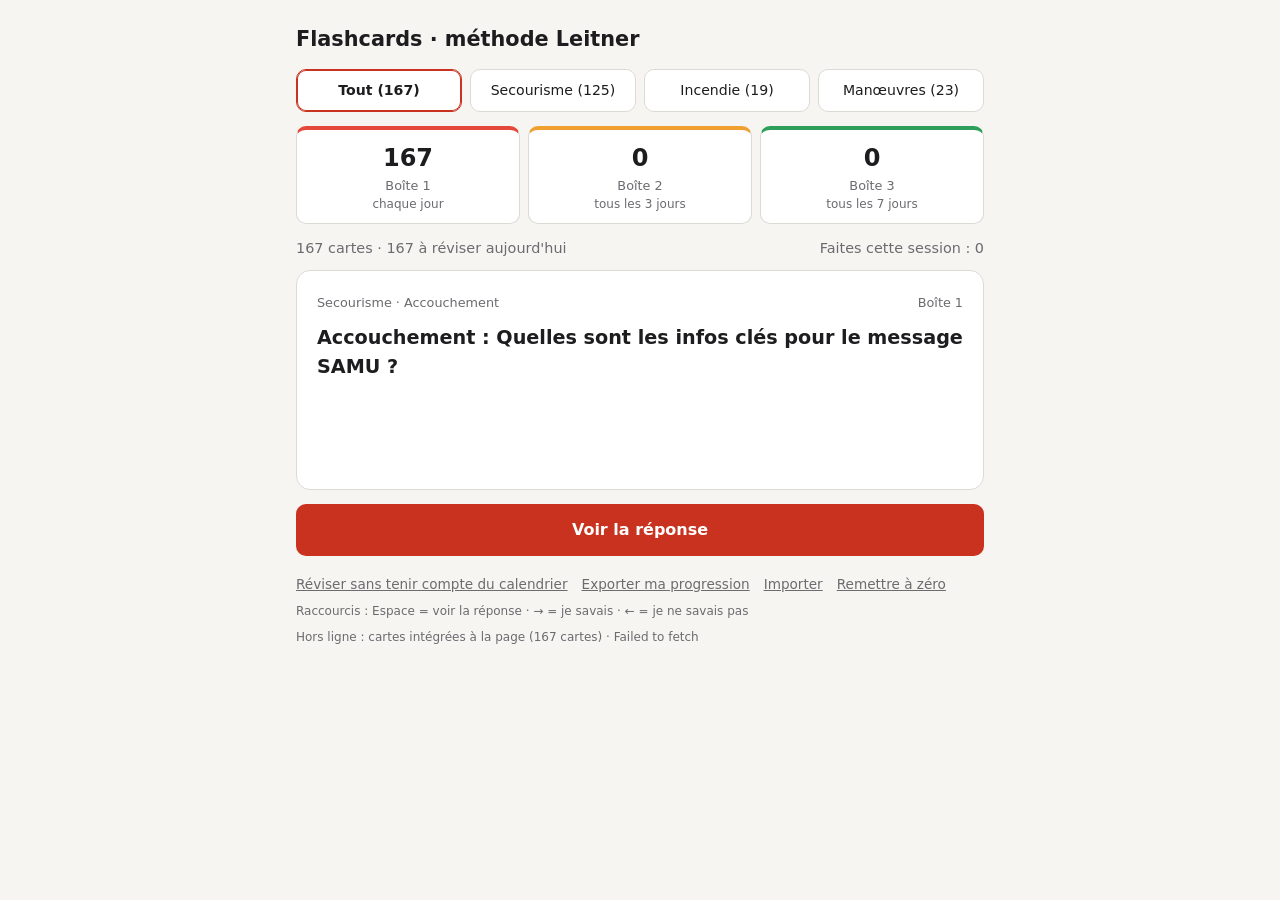
==== index.html @ 500b7e92 "Add files via upload" ====
<!doctype html>
<html lang="fr">
<head>
<meta charset="utf-8">
<meta name="viewport" content="width=device-width, initial-scale=1">
<title>Flashcards Leitner</title>
<style>
  :root {
    --bg: #f6f5f2; --card: #ffffff; --text: #1d1d1f; --muted: #6b6b70;
    --line: #dcdad4; --accent: #c8321e; --ok: #1f8a4c; --ko: #c8321e;
    --b1: #e5483a; --b2: #f0a030; --b3: #2f9e5a;
  }
  @media (prefers-color-scheme: dark) {
    :root { --bg: #151516; --card: #202022; --text: #f2f2f2; --muted: #9a9aa0; --line: #38383c; --accent: #ef5a47; --ok: #3cc277; --ko: #ef5a47; }
  }
  * { box-sizing: border-box; }
  body { margin: 0; background: var(--bg); color: var(--text); font: 16px/1.5 system-ui, -apple-system, "Segoe UI", Roboto, sans-serif; }
  .wrap { max-width: 720px; margin: 0 auto; padding: 16px; }
  h1 { font-size: 1.3rem; margin: 8px 0 14px; }
  .tabs { display: flex; gap: 8px; margin-bottom: 14px; }
  .tab { flex: 1; padding: 10px; border: 1px solid var(--line); background: var(--card); color: var(--text); border-radius: 10px; font: inherit; cursor: pointer; }
  .tab[aria-pressed="true"] { border-color: var(--accent); box-shadow: inset 0 0 0 1px var(--accent); font-weight: 600; }
  .boxes { display: grid; grid-template-columns: repeat(3, 1fr); gap: 8px; margin-bottom: 14px; }
  .box { background: var(--card); border: 1px solid var(--line); border-radius: 10px; padding: 10px; text-align: center; border-top: 4px solid var(--c); }
  .box .n { font-size: 1.5rem; font-weight: 700; }
  .box .l { font-size: .8rem; color: var(--muted); }
  .box .d { font-size: .75rem; color: var(--muted); }
  .status { color: var(--muted); font-size: .9rem; margin-bottom: 10px; display: flex; justify-content: space-between; gap: 8px; flex-wrap: wrap; }
  .card { background: var(--card); border: 1px solid var(--line); border-radius: 14px; padding: 22px 20px; min-height: 220px; display: flex; flex-direction: column; justify-content: space-between; }
  .meta { font-size: .8rem; color: var(--muted); display: flex; justify-content: space-between; margin-bottom: 12px; }
  .q { font-size: 1.2rem; font-weight: 600; }
  .a { margin-top: 16px; padding-top: 14px; border-top: 1px dashed var(--line); font-size: 1.1rem; white-space: pre-wrap; }
  .actions { display: flex; gap: 10px; margin-top: 14px; }
  button.act { flex: 1; padding: 14px; border: 0; border-radius: 10px; font: inherit; font-weight: 600; color: #fff; cursor: pointer; }
  .reveal { background: var(--accent); }
  .ok { background: var(--ok); }
  .ko { background: var(--ko); }
  .stepimg { display: block; max-width: 100%; max-height: 260px; margin: 14px auto 0; border-radius: 8px; border: 1px solid var(--line); background: #fff; }
  .tabs { flex-wrap: wrap; }
  .tab { min-width: 22%; padding: 10px 4px; font-size: .88rem; }
  .empty { text-align: center; color: var(--muted); padding: 30px 10px; }
  .links { margin-top: 18px; display: flex; gap: 14px; flex-wrap: wrap; font-size: .85rem; }
  .links button, .links label { background: none; border: 0; color: var(--muted); text-decoration: underline; cursor: pointer; font: inherit; padding: 0; }
  .hint { font-size: .75rem; color: var(--muted); margin-top: 8px; }
  .hidden { display: none; }
</style>
</head>
<body>
<div class="wrap">
  <h1>Flashcards · méthode Leitner</h1>

  <div class="tabs" id="tabs"></div>
  <div class="boxes" id="boxes"></div>
  <div class="status" id="status"></div>

  <div id="stage"></div>

  <div class="links">
    <button id="allBtn">Réviser sans tenir compte du calendrier</button>
    <button id="exportBtn">Exporter ma progression</button>
    <label>Importer<input type="file" id="importFile" accept="application/json" class="hidden"></label>
    <button id="resetBtn">Remettre à zéro</button>
  </div>
  <div class="hint">Raccourcis : Espace = voir la réponse · → = je savais · ← = je ne savais pas</div>
  <div class="hint" id="syncInfo"></div>
</div>

<script src="cards.js"></script>
<script src="sequences.js"></script>
<script>
(function () {
  // --- Paramètres Leitner : 3 boîtes ---------------------------------------
  // Boîte 1 : chaque jour, boîte 2 : tous les 3 jours, boîte 3 : tous les 7 jours.
  var INTERVALS = { 1: 1, 2: 3, 3: 7 };
  var STORAGE_KEY = "leitner-flashcards-v1";
  var CAT_LABELS = { secourisme: "Secourisme", incendie: "Incendie", manoeuvre: "Manœuvres" };

  // --- Utilitaires ---------------------------------------------------------
  function hash(s) {
    var h = 5381;
    for (var i = 0; i < s.length; i++) h = ((h << 5) + h + s.charCodeAt(i)) | 0;
    return (h >>> 0).toString(36);
  }
  function todayStr(offset) {
    var d = new Date();
    d.setDate(d.getDate() + (offset || 0));
    var m = String(d.getMonth() + 1).padStart(2, "0");
    var day = String(d.getDate()).padStart(2, "0");
    return d.getFullYear() + "-" + m + "-" + day;
  }
  function shuffle(a) {
    for (var i = a.length - 1; i > 0; i--) {
      var j = Math.floor(Math.random() * (i + 1));
      var t = a[i]; a[i] = a[j]; a[j] = t;
    }
    return a;
  }
  function esc(s) {
    return String(s).replace(/[&<>"]/g, function (c) {
      return { "&": "&amp;", "<": "&lt;", ">": "&gt;", '"': "&quot;" }[c];
    });
  }

  // --- Données -------------------------------------------------------------
  // Source principale : le Google Sheet (partagé par lien). Secours : les cartes de cards.js.
  var SHEET_ID = "1uIidWuLd-5Tafe89uFVB_CTGlJ5hNnHxISZzZCtKZ9I";
  var SHEET_URL = "https://docs.google.com/spreadsheets/d/" + SHEET_ID + "/gviz/tq?tqx=out:csv";
  var CACHE_KEY = "leitner-sheet-cache-v1";

  // Cartes « enchaînement » : photo de la position N -> que fait-on ensuite ? -> étape N+1 (avec sa photo).
  function seqCards() {
    var out = [];
    if (typeof SEQUENCES === "undefined") return out;
    SEQUENCES.forEach(function (seq) {
      var st = seq.steps;
      out.push({
        id: hash("seq|" + seq.id + "|0"), cat: "manoeuvre", theme: seq.title,
        q: seq.title + " : par quoi commence-t-on ?",
        a: st[0].do, imgA: st[0].img
      });
      for (var i = 0; i < st.length - 1; i++) {
        out.push({
          id: hash("seq|" + seq.id + "|" + (i + 1)), cat: "manoeuvre", theme: seq.title,
          q: "Position actuelle : " + st[i].pos + ". Que fait-on ensuite ?",
          img: st[i].img, a: st[i + 1].do, imgA: st[i + 1].img
        });
      }
    });
    return out;
  }
  function buildCards(list) {
    return list.map(function (c) {
      return { id: hash(c.cat + "|" + c.q), cat: c.cat, theme: c.theme, q: c.q, a: c.a };
    }).concat(seqCards());
  }
  function loadCache() {
    try {
      var raw = localStorage.getItem(CACHE_KEY);
      if (raw) {
        var list = JSON.parse(raw);
        if (Array.isArray(list) && list.length) return list;
      }
    } catch (e) {}
    return null;
  }
  // Au démarrage : dernière synchro réussie si elle existe, sinon cartes intégrées.
  var cards = buildCards(loadCache() || CARDS);
  var syncMessage = "Cartes intégrées à la page (synchronisation avec le Sheet en cours…)";

  // Lecture d'un CSV (gère les guillemets et les retours à la ligne dans les cellules).
  function parseCSV(text) {
    var rows = [], row = [], cell = "", inQ = false;
    for (var i = 0; i < text.length; i++) {
      var ch = text[i];
      if (inQ) {
        if (ch === '"') {
          if (text[i + 1] === '"') { cell += '"'; i++; } else { inQ = false; }
        } else { cell += ch; }
      } else if (ch === '"') { inQ = true; }
      else if (ch === ",") { row.push(cell); cell = ""; }
      else if (ch === "\n" || ch === "\r") {
        if (ch === "\r" && text[i + 1] === "\n") i++;
        row.push(cell); cell = ""; rows.push(row); row = [];
      } else { cell += ch; }
    }
    if (cell !== "" || row.length) { row.push(cell); rows.push(row); }
    return rows;
  }
  function titleCase(s) {
    s = s.trim().toLowerCase();
    return s ? s.charAt(0).toUpperCase() + s.slice(1) : "";
  }
  // Transforme les lignes du Sheet en cartes. Colonne 3 = INCENDIE -> incendie, sinon secourisme.
  function sheetToCards(rows) {
    var known = {};
    CARDS.forEach(function (c) { known[c.q.trim()] = c.theme; });
    var out = [], seen = {};
    for (var i = 1; i < rows.length; i++) {
      var q = (rows[i][0] || "").replace(/\s*\n\s*/g, " ").trim();
      var a = (rows[i][1] || "").replace(/\s*\n\s*/g, " ").trim();
      var raw = (rows[i][2] || "").trim();
      if (!q || !a) continue; // lignes vides ou titres de section sans réponse
      var cat = raw.toUpperCase() === "INCENDIE" ? "incendie" : "secourisme";
      var key = cat + "|" + q;
      if (seen[key]) continue;
      seen[key] = true;
      var theme = known[q] || (cat === "incendie" ? "Incendie" : (titleCase(raw) || "Divers"));
      out.push({ cat: cat, theme: theme, q: q, a: a });
    }
    return out;
  }
  function syncSheet() {
    return fetch(SHEET_URL, { cache: "no-store" })
      .then(function (r) {
        if (!r.ok) throw new Error("HTTP " + r.status);
        return r.text();
      })
      .then(function (text) {
        var rows = parseCSV(text);
        if (!rows.length || (rows[0][0] || "").trim().toLowerCase() !== "question") {
          throw new Error("Format inattendu (le Sheet n'est peut-être plus partagé par lien)");
        }
        var list = sheetToCards(rows);
        if (!list.length) throw new Error("Aucune carte lue");
        try { localStorage.setItem(CACHE_KEY, JSON.stringify(list)); } catch (e) {}
        return list;
      });
  }

  var state = load();
  function load() {
    try {
      var raw = localStorage.getItem(STORAGE_KEY);
      if (raw) return JSON.parse(raw);
    } catch (e) {}
    return {};
  }
  function save() {
    try { localStorage.setItem(STORAGE_KEY, JSON.stringify(state)); } catch (e) {}
  }
  function info(id) {
    return state[id] || { box: 1, due: todayStr(0) };
  }

  // --- État de l'interface -------------------------------------------------
  var currentCat = "tout";
  var ignoreSchedule = false;
  var queue = [];
  var revealed = false;
  var sessionDone = 0;
  var retryIds = {};

  function inScope() {
    return cards.filter(function (c) { return currentCat === "tout" || c.cat === currentCat; });
  }
  function dueCards() {
    var t = todayStr(0);
    return inScope().filter(function (c) { return ignoreSchedule || info(c.id).due <= t; });
  }
  function startSession() {
    queue = shuffle(dueCards().slice());
    // on voit d'abord la boîte 1, puis 2, puis 3 (tri stable après mélange)
    queue.sort(function (a, b) { return info(a.id).box - info(b.id).box; });
    revealed = false;
    sessionDone = 0;
    retryIds = {};
    render();
  }

  // --- Rendu ---------------------------------------------------------------
  var elTabs = document.getElementById("tabs");
  var elBoxes = document.getElementById("boxes");
  var elStatus = document.getElementById("status");
  var elStage = document.getElementById("stage");

  function renderTabs() {
    var defs = [["tout", "Tout"], ["secourisme", "Secourisme"], ["incendie", "Incendie"], ["manoeuvre", "Manœuvres"]];
    elTabs.innerHTML = defs.map(function (d) {
      var n = cards.filter(function (c) { return d[0] === "tout" || c.cat === d[0]; }).length;
      return '<button class="tab" data-cat="' + d[0] + '" aria-pressed="' + (currentCat === d[0]) + '">' + d[1] + " (" + n + ")</button>";
    }).join("");
  }
  function renderBoxes() {
    var scope = inScope();
    var counts = { 1: 0, 2: 0, 3: 0 };
    scope.forEach(function (c) { counts[info(c.id).box]++; });
    var colors = { 1: "var(--b1)", 2: "var(--b2)", 3: "var(--b3)" };
    elBoxes.innerHTML = [1, 2, 3].map(function (b) {
      var d = INTERVALS[b] === 1 ? "chaque jour" : "tous les " + INTERVALS[b] + " jours";
      return '<div class="box" style="--c:' + colors[b] + '"><div class="n">' + counts[b] + '</div><div class="l">Boîte ' + b + '</div><div class="d">' + d + "</div></div>";
    }).join("");
  }
  function renderStatus() {
    var scope = inScope();
    var due = dueCards().length;
    elStatus.innerHTML = "<span>" + scope.length + " cartes · " + due + (ignoreSchedule ? " à réviser (mode libre)" : " à réviser aujourd'hui") + "</span><span>Faites cette session : " + sessionDone + "</span>";
  }
  function nextDueText() {
    var scope = inScope();
    var t = todayStr(0);
    var future = scope.map(function (c) { return info(c.id).due; }).filter(function (d) { return d > t; }).sort();
    if (!future.length) return "";
    var p = future[0].split("-");
    return "Prochaine révision : " + p[2] + "/" + p[1] + "/" + p[0] + ".";
  }
  function render() {
    renderTabs(); renderBoxes(); renderStatus();
    var scope = inScope();
    if (!scope.length) {
      elStage.innerHTML = '<div class="empty">Aucune carte dans cette catégorie pour l\'instant.</div>';
      return;
    }
    if (!queue.length) {
      elStage.innerHTML = '<div class="empty"><strong>Rien à réviser pour le moment 🎉</strong><br>' + esc(nextDueText()) + "</div>";
      return;
    }
    var c = queue[0];
    var b = info(c.id).box;
    var retry = retryIds[c.id] ? " · à retravailler" : "";
    var html = '<div class="card"><div><div class="meta"><span>' + esc(CAT_LABELS[c.cat] || c.cat) + " · " + esc(c.theme) +
      "</span><span>Boîte " + b + retry + "</span></div>" +
      '<div class="q">' + esc(c.q) + "</div>";
    if (c.img) html += '<img class="stepimg" src="' + esc(c.img) + '" alt="Position actuelle">';
    if (revealed) {
      html += '<div class="a">' + esc(c.a) + "</div>";
      if (c.imgA) html += '<img class="stepimg" src="' + esc(c.imgA) + '" alt="Étape suivante">';
    }
    html += "</div></div>";
    html += '<div class="actions">';
    if (!revealed) {
      html += '<button class="act reveal" id="revealBtn">Voir la réponse</button>';
    } else {
      html += '<button class="act ko" id="koBtn">Je ne savais pas</button><button class="act ok" id="okBtn">Je savais</button>';
    }
    html += "</div>";
    elStage.innerHTML = html;
  }

  // --- Actions -------------------------------------------------------------
  function answer(knew) {
    if (!queue.length || !revealed) return;
    var c = queue.shift();
    var wasRetry = !!retryIds[c.id];
    if (!wasRetry) {
      var cur = info(c.id);
      var box = knew ? Math.min(3, cur.box + 1) : 1;
      state[c.id] = { box: box, due: todayStr(INTERVALS[box]) };
      save();
      sessionDone++;
    }
    if (!knew) {
      // La carte revient en fin de session pour être revue, sans changer à nouveau sa boîte.
      retryIds[c.id] = true;
      queue.push(c);
    } else if (wasRetry) {
      delete retryIds[c.id];
    }
    revealed = false;
    render();
  }

  document.addEventListener("click", function (e) {
    var t = e.target;
    if (t.matches && t.matches(".tab")) {
      currentCat = t.getAttribute("data-cat");
      startSession();
    } else if (t.id === "revealBtn") {
      revealed = true; render();
    } else if (t.id === "okBtn") {
      answer(true);
    } else if (t.id === "koBtn") {
      answer(false);
    }
  });
  document.addEventListener("keydown", function (e) {
    if (e.target && e.target.tagName === "INPUT") return;
    if (e.key === " " || e.key === "Enter") {
      if (!revealed && queue.length) { e.preventDefault(); revealed = true; render(); }
    } else if (e.key === "ArrowRight") { answer(true); }
    else if (e.key === "ArrowLeft") { answer(false); }
  });

  document.getElementById("allBtn").addEventListener("click", function () {
    ignoreSchedule = !ignoreSchedule;
    this.textContent = ignoreSchedule ? "Revenir au calendrier Leitner" : "Réviser sans tenir compte du calendrier";
    startSession();
  });
  document.getElementById("resetBtn").addEventListener("click", function () {
    if (confirm("Remettre toute la progression à zéro ?")) {
      state = {}; save(); startSession();
    }
  });
  document.getElementById("exportBtn").addEventListener("click", function () {
    var blob = new Blob([JSON.stringify(state, null, 1)], { type: "application/json" });
    var a = document.createElement("a");
    a.href = URL.createObjectURL(blob);
    a.download = "progression-leitner-" + todayStr(0) + ".json";
    a.click();
    setTimeout(function () { URL.revokeObjectURL(a.href); }, 1000);
  });
  document.getElementById("importFile").addEventListener("change", function () {
    var f = this.files[0];
    if (!f) return;
    var r = new FileReader();
    r.onload = function () {
      try {
        var data = JSON.parse(r.result);
        if (typeof data !== "object" || Array.isArray(data)) throw new Error();
        state = data; save(); startSession();
      } catch (e) { alert("Fichier de progression invalide."); }
    };
    r.readAsText(f);
    this.value = "";
  });

  var elSync = document.getElementById("syncInfo");
  function showSync(msg) { elSync.textContent = msg; }

  startSession();
  showSync(syncMessage);

  syncSheet().then(function (list) {
    cards = buildCards(list);
    var n = cards.length;
    showSync("Synchronisé avec le Google Sheet · " + n + " cartes");
    // Si tu n'as pas encore commencé, on relance la session avec les cartes à jour.
    if (sessionDone === 0 && !revealed) startSession(); else { renderTabs(); renderBoxes(); renderStatus(); }
  }).catch(function (e) {
    var cached = loadCache();
    showSync((cached ? "Hors ligne : dernières cartes synchronisées (" : "Hors ligne : cartes intégrées à la page (") +
      cards.length + " cartes) · " + (e && e.message ? e.message : "erreur de lecture du Sheet"));
  });
})();
</script>
</body>
</html>
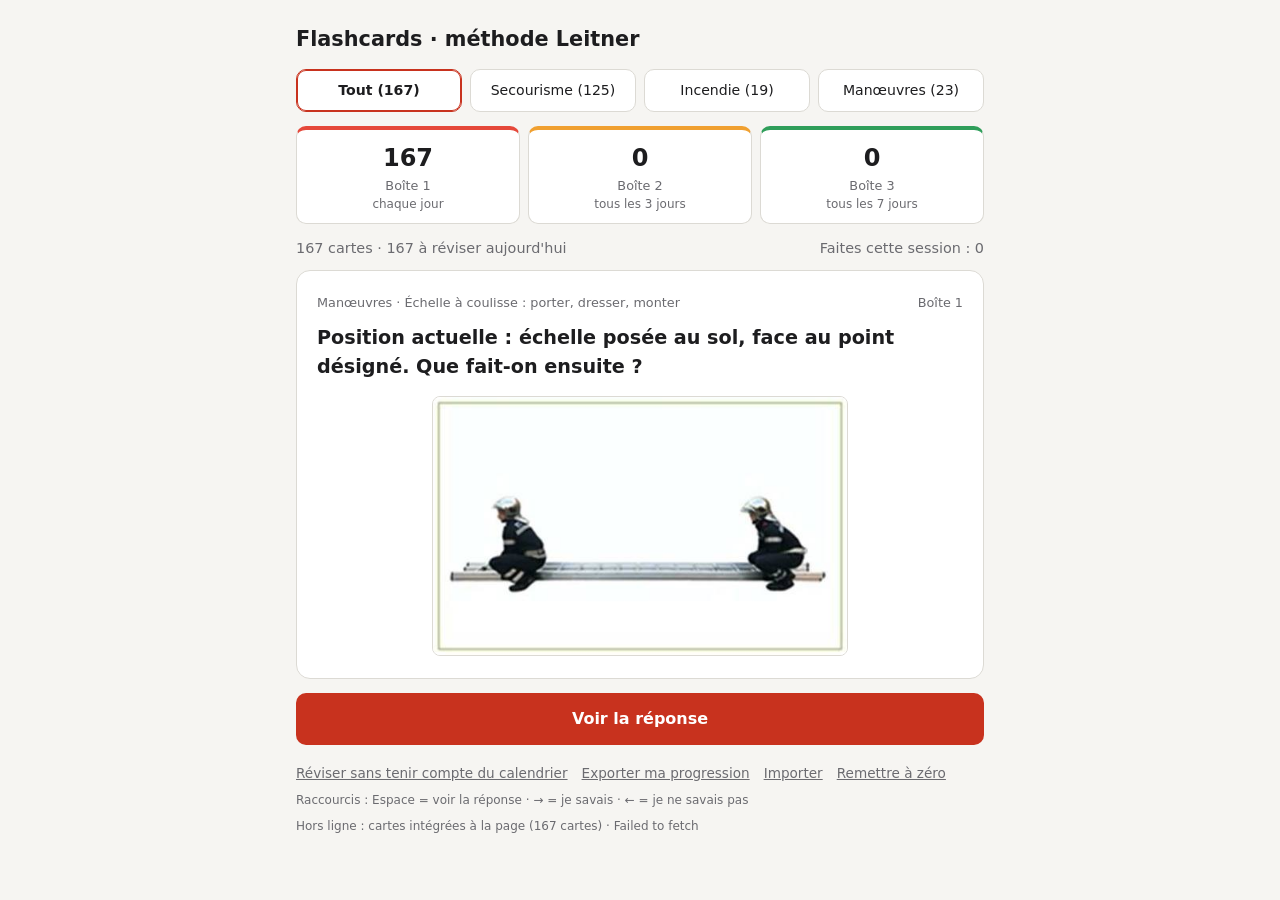
==== commit d5728333: "Add files via upload" ====
--- a/index.html
+++ b/index.html
@@ -314,6 +314,19 @@
     }
     html += "</div>";
     elStage.innerHTML = html;
+    preloadAhead();
+  }
+
+  // Précharge les photos de la carte en cours (réponse comprise) et des 3 suivantes.
+  var preloaded = {};
+  function preload(src) {
+    if (!src || preloaded[src]) return;
+    preloaded[src] = true;
+    var im = new Image();
+    im.src = src;
+  }
+  function preloadAhead() {
+    queue.slice(0, 4).forEach(function (c) { preload(c.img); preload(c.imgA); });
   }
 
   // --- Actions -------------------------------------------------------------
@@ -398,6 +411,10 @@
 
   startSession();
   showSync(syncMessage);
+  // Une fois la page affichée, on récupère toutes les photos en arrière-plan (environ 0,5 Mo au total).
+  setTimeout(function () {
+    cards.forEach(function (c) { preload(c.img); preload(c.imgA); });
+  }, 300);
 
   syncSheet().then(function (list) {
     cards = buildCards(list);
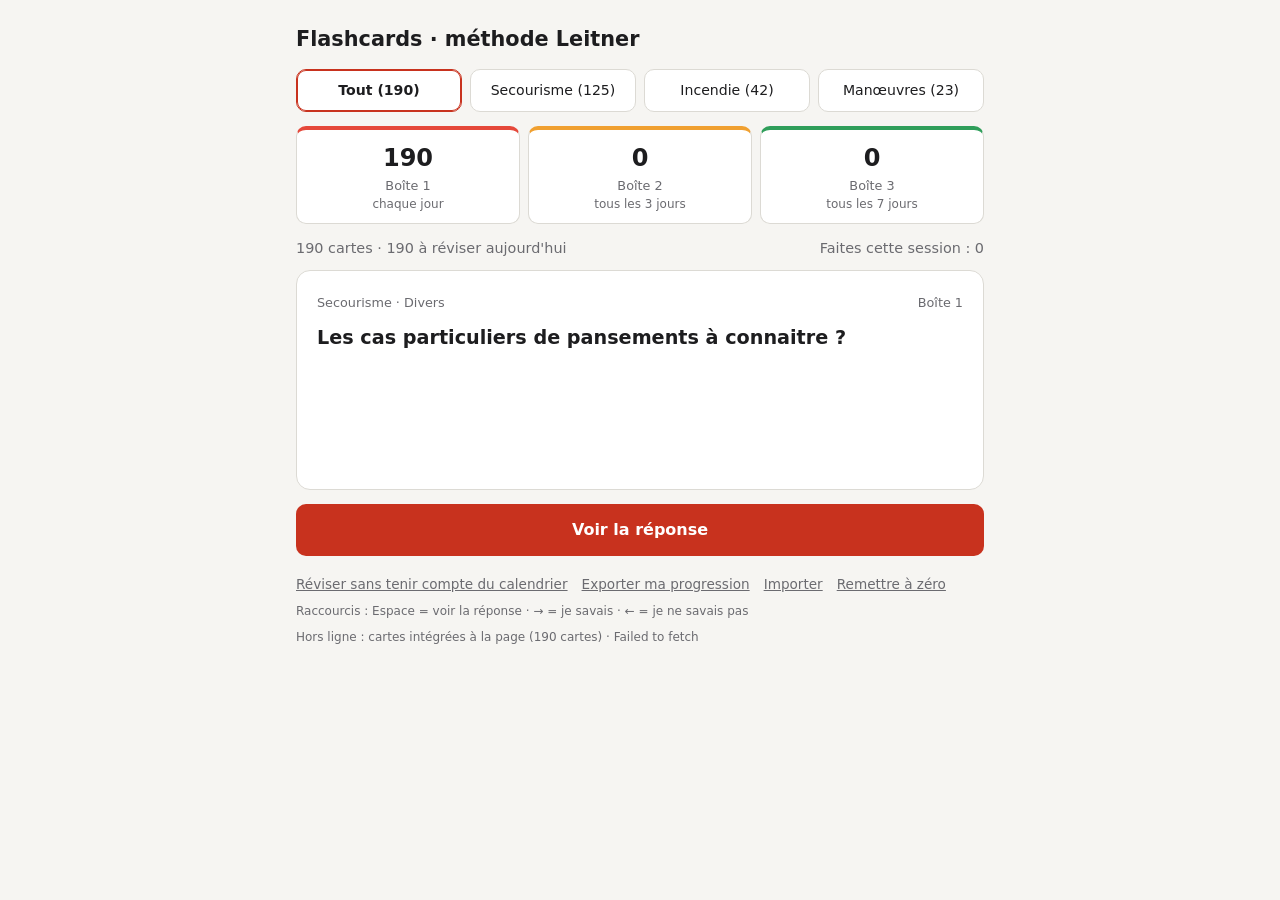
==== commit 671b5018: "Add files via upload" ====
--- a/index.html
+++ b/index.html
@@ -67,6 +67,7 @@
 
 <script src="cards.js"></script>
 <script src="sequences.js"></script>
+<script src="pieces.js"></script>
 <script>
 (function () {
   // --- Paramètres Leitner : 3 boîtes ---------------------------------------
@@ -128,10 +129,18 @@
     });
     return out;
   }
+  // Cartes avec photo (pièces de jonction) : catégorie incendie.
+  function pieceCards() {
+    if (typeof PIECES === "undefined") return [];
+    return PIECES.map(function (p) {
+      return { id: hash("piece|" + p.id), cat: "incendie", theme: "Pièces de jonction",
+               q: p.q, a: p.a, img: p.img, imgA: p.imgA };
+    });
+  }
   function buildCards(list) {
     return list.map(function (c) {
       return { id: hash(c.cat + "|" + c.q), cat: c.cat, theme: c.theme, q: c.q, a: c.a };
-    }).concat(seqCards());
+    }).concat(pieceCards(), seqCards());
   }
   function loadCache() {
     try {
@@ -300,7 +309,7 @@
     var html = '<div class="card"><div><div class="meta"><span>' + esc(CAT_LABELS[c.cat] || c.cat) + " · " + esc(c.theme) +
       "</span><span>Boîte " + b + retry + "</span></div>" +
       '<div class="q">' + esc(c.q) + "</div>";
-    if (c.img) html += '<img class="stepimg" src="' + esc(c.img) + '" alt="Position actuelle">';
+    if (c.img) html += '<img class="stepimg" src="' + esc(c.img) + '" alt="Photo de la carte">';
     if (revealed) {
       html += '<div class="a">' + esc(c.a) + "</div>";
       if (c.imgA) html += '<img class="stepimg" src="' + esc(c.imgA) + '" alt="Étape suivante">';
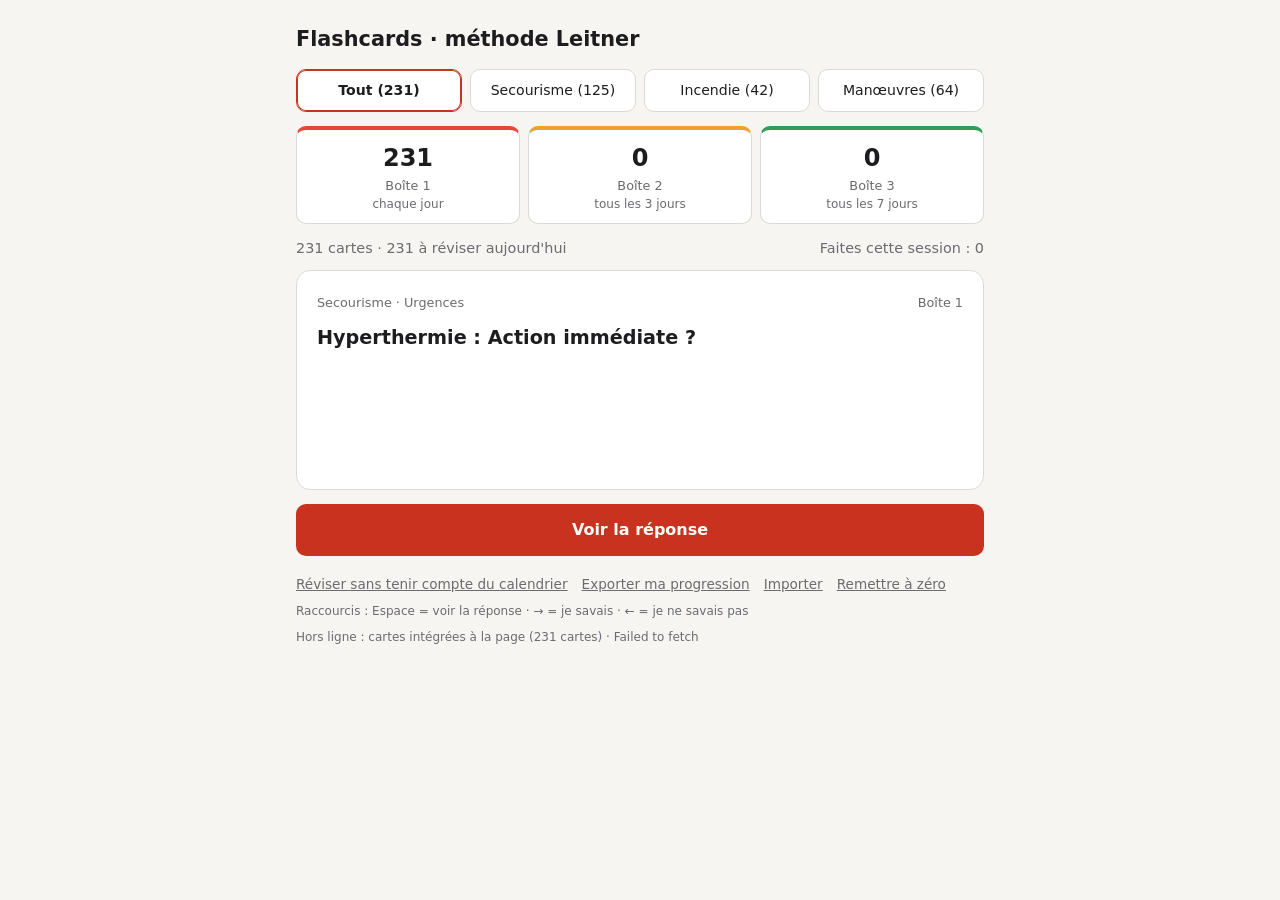
==== commit 008665d2: "Add files via upload" ====
--- a/index.html
+++ b/index.html
@@ -68,6 +68,7 @@
 <script src="cards.js"></script>
 <script src="sequences.js"></script>
 <script src="pieces.js"></script>
+<script src="consignes.js"></script>
 <script>
 (function () {
   // --- Paramètres Leitner : 3 boîtes ---------------------------------------
@@ -137,10 +138,17 @@
                q: p.q, a: p.a, img: p.img, imgA: p.imgA };
     });
   }
+  // Consignes du chef d'agrès, ARI, rôles BAT / BAL : onglet Manœuvres.
+  function consigneCards() {
+    if (typeof CONSIGNES === "undefined") return [];
+    return CONSIGNES.map(function (c) {
+      return { id: hash("consigne|" + c.id), cat: "manoeuvre", theme: "Consignes et ordres", q: c.q, a: c.a };
+    });
+  }
   function buildCards(list) {
     return list.map(function (c) {
       return { id: hash(c.cat + "|" + c.q), cat: c.cat, theme: c.theme, q: c.q, a: c.a };
-    }).concat(pieceCards(), seqCards());
+    }).concat(pieceCards(), seqCards(), consigneCards());
   }
   function loadCache() {
     try {
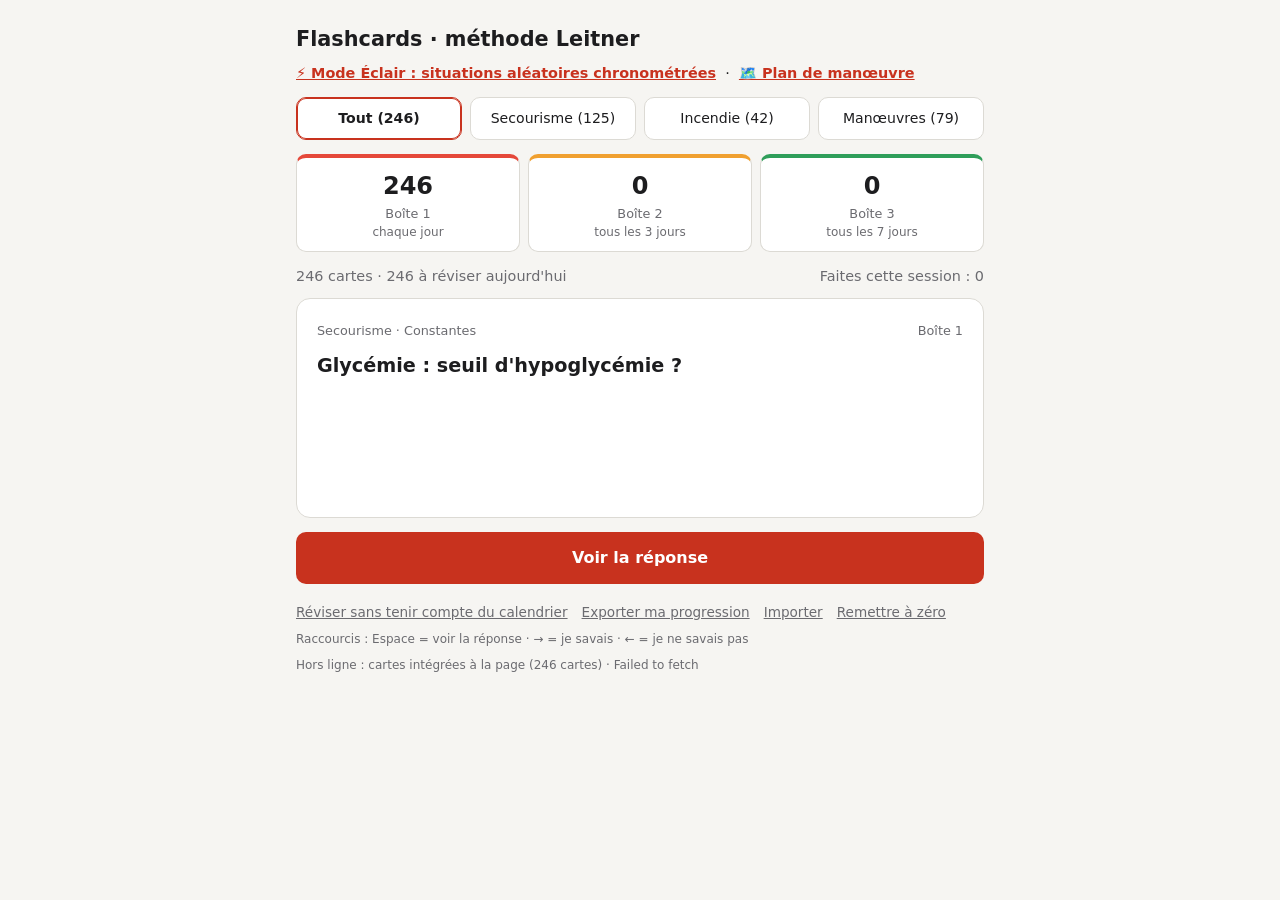
==== commit 12db6ac5: "Add files via upload" ====
--- a/index.html
+++ b/index.html
@@ -48,6 +48,7 @@
 <body>
 <div class="wrap">
   <h1>Flashcards · méthode Leitner</h1>
+  <div style="margin:-6px 0 12px;font-size:.9rem"><a href="eclair.html" style="color:var(--accent);font-weight:600">⚡ Mode Éclair : situations aléatoires chronométrées</a> &nbsp;·&nbsp; <a href="plan.html" style="color:var(--accent);font-weight:600">🗺️ Plan de manœuvre</a></div>
 
   <div class="tabs" id="tabs"></div>
   <div class="boxes" id="boxes"></div>
@@ -142,7 +143,7 @@
   function consigneCards() {
     if (typeof CONSIGNES === "undefined") return [];
     return CONSIGNES.map(function (c) {
-      return { id: hash("consigne|" + c.id), cat: "manoeuvre", theme: "Consignes et ordres", q: c.q, a: c.a };
+      return { id: hash("consigne|" + c.id), cat: "manoeuvre", theme: c.theme || "Consignes et ordres", q: c.q, a: c.a };
     });
   }
   function buildCards(list) {
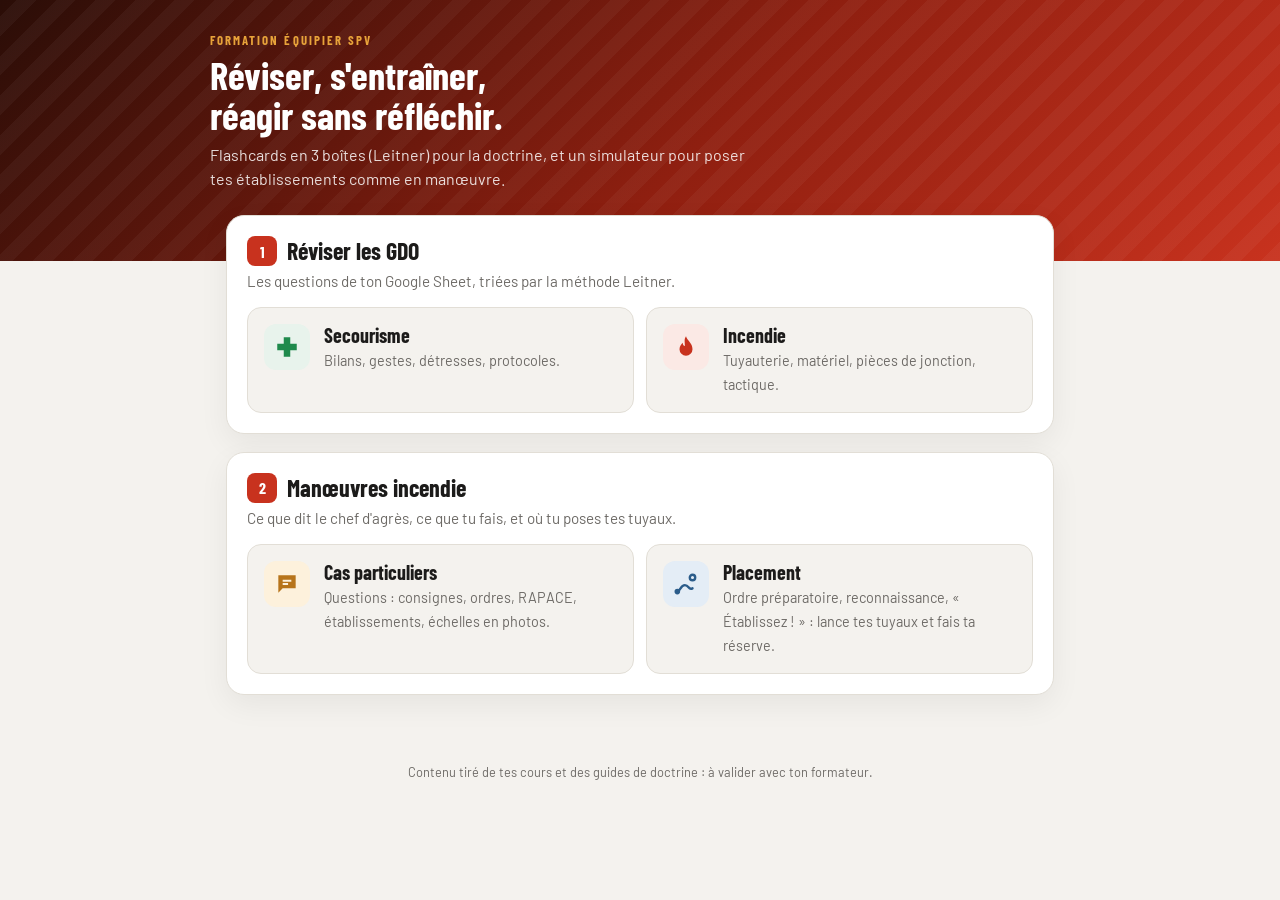
==== commit 97215f6c: "Add files via upload" ====
--- a/index.html
+++ b/index.html
@@ -3,449 +3,76 @@
 <head>
 <meta charset="utf-8">
 <meta name="viewport" content="width=device-width, initial-scale=1">
-<title>Flashcards Leitner</title>
+<title>Formation équipier</title>
+<link rel="preconnect" href="https://fonts.googleapis.com">
+<link href="https://fonts.googleapis.com/css2?family=Barlow+Condensed:wght@600;700&family=Barlow:wght@400;500;600&display=swap" rel="stylesheet">
 <style>
   :root {
-    --bg: #f6f5f2; --card: #ffffff; --text: #1d1d1f; --muted: #6b6b70;
-    --line: #dcdad4; --accent: #c8321e; --ok: #1f8a4c; --ko: #c8321e;
-    --b1: #e5483a; --b2: #f0a030; --b3: #2f9e5a;
+    --bg: #f4f2ee; --card: #ffffff; --text: #1c1b1a; --muted: #6d6a66; --line: #e2ded6;
+    --red: #c8321e; --red-d: #8f1f10; --amber: #e8a33a; --blue: #2b5c8a;
   }
   @media (prefers-color-scheme: dark) {
-    :root { --bg: #151516; --card: #202022; --text: #f2f2f2; --muted: #9a9aa0; --line: #38383c; --accent: #ef5a47; --ok: #3cc277; --ko: #ef5a47; }
+    :root { --bg: #131313; --card: #1e1e1f; --text: #f1efec; --muted: #a29f9a; --line: #333; --red: #e4533e; --red-d: #b9301c; }
   }
   * { box-sizing: border-box; }
-  body { margin: 0; background: var(--bg); color: var(--text); font: 16px/1.5 system-ui, -apple-system, "Segoe UI", Roboto, sans-serif; }
-  .wrap { max-width: 720px; margin: 0 auto; padding: 16px; }
-  h1 { font-size: 1.3rem; margin: 8px 0 14px; }
-  .tabs { display: flex; gap: 8px; margin-bottom: 14px; }
-  .tab { flex: 1; padding: 10px; border: 1px solid var(--line); background: var(--card); color: var(--text); border-radius: 10px; font: inherit; cursor: pointer; }
-  .tab[aria-pressed="true"] { border-color: var(--accent); box-shadow: inset 0 0 0 1px var(--accent); font-weight: 600; }
-  .boxes { display: grid; grid-template-columns: repeat(3, 1fr); gap: 8px; margin-bottom: 14px; }
-  .box { background: var(--card); border: 1px solid var(--line); border-radius: 10px; padding: 10px; text-align: center; border-top: 4px solid var(--c); }
-  .box .n { font-size: 1.5rem; font-weight: 700; }
-  .box .l { font-size: .8rem; color: var(--muted); }
-  .box .d { font-size: .75rem; color: var(--muted); }
-  .status { color: var(--muted); font-size: .9rem; margin-bottom: 10px; display: flex; justify-content: space-between; gap: 8px; flex-wrap: wrap; }
-  .card { background: var(--card); border: 1px solid var(--line); border-radius: 14px; padding: 22px 20px; min-height: 220px; display: flex; flex-direction: column; justify-content: space-between; }
-  .meta { font-size: .8rem; color: var(--muted); display: flex; justify-content: space-between; margin-bottom: 12px; }
-  .q { font-size: 1.2rem; font-weight: 600; }
-  .a { margin-top: 16px; padding-top: 14px; border-top: 1px dashed var(--line); font-size: 1.1rem; white-space: pre-wrap; }
-  .actions { display: flex; gap: 10px; margin-top: 14px; }
-  button.act { flex: 1; padding: 14px; border: 0; border-radius: 10px; font: inherit; font-weight: 600; color: #fff; cursor: pointer; }
-  .reveal { background: var(--accent); }
-  .ok { background: var(--ok); }
-  .ko { background: var(--ko); }
-  .stepimg { display: block; max-width: 100%; max-height: 260px; margin: 14px auto 0; border-radius: 8px; border: 1px solid var(--line); background: #fff; }
-  .tabs { flex-wrap: wrap; }
-  .tab { min-width: 22%; padding: 10px 4px; font-size: .88rem; }
-  .empty { text-align: center; color: var(--muted); padding: 30px 10px; }
-  .links { margin-top: 18px; display: flex; gap: 14px; flex-wrap: wrap; font-size: .85rem; }
-  .links button, .links label { background: none; border: 0; color: var(--muted); text-decoration: underline; cursor: pointer; font: inherit; padding: 0; }
-  .hint { font-size: .75rem; color: var(--muted); margin-top: 8px; }
-  .hidden { display: none; }
+  body { margin: 0; background: var(--bg); color: var(--text); font: 16px/1.5 Barlow, system-ui, sans-serif; }
+  .hero { background: linear-gradient(135deg, #2a0d07 0%, #8f1f10 55%, #c8321e 100%); color: #fff; padding: 34px 16px 70px; position: relative; overflow: hidden; }
+  .hero::after { content: ""; position: absolute; inset: 0; background: repeating-linear-gradient(-45deg, rgba(255,255,255,.04) 0 14px, transparent 14px 28px); pointer-events: none; }
+  .hero .in { max-width: 860px; margin: 0 auto; position: relative; z-index: 1; }
+  .kicker { font: 700 .8rem/1 "Barlow Condensed", sans-serif; letter-spacing: .16em; text-transform: uppercase; color: var(--amber); }
+  h1 { font: 700 2.4rem/1.05 "Barlow Condensed", sans-serif; margin: 8px 0 8px; }
+  .hero p { margin: 0; opacity: .85; max-width: 560px; }
+  main { max-width: 860px; margin: -46px auto 0; padding: 0 16px 40px; position: relative; z-index: 2; }
+  section { background: var(--card); border: 1px solid var(--line); border-radius: 18px; padding: 20px; margin-bottom: 18px; box-shadow: 0 10px 30px rgba(0,0,0,.06); }
+  section h2 { font: 700 1.5rem/1.1 "Barlow Condensed", sans-serif; margin: 0 0 4px; display: flex; align-items: center; gap: 10px; }
+  section h2 .num { display: inline-grid; place-items: center; width: 30px; height: 30px; border-radius: 8px; background: var(--red); color: #fff; font-size: 1rem; }
+  section > p { margin: 0 0 14px; color: var(--muted); font-size: .95rem; }
+  .grid { display: grid; grid-template-columns: repeat(auto-fit, minmax(230px, 1fr)); gap: 12px; }
+  a.tile { display: flex; gap: 14px; align-items: flex-start; text-decoration: none; color: inherit; border: 1px solid var(--line); border-radius: 14px; padding: 16px; background: var(--bg); transition: transform .12s, border-color .12s, box-shadow .12s; }
+  a.tile:hover, a.tile:focus-visible { transform: translateY(-2px); border-color: var(--red); box-shadow: 0 6px 18px rgba(200,50,30,.15); outline: none; }
+  .ic { flex: none; width: 46px; height: 46px; border-radius: 12px; display: grid; place-items: center; }
+  .ic svg { width: 26px; height: 26px; }
+  .tile b { display: block; font: 700 1.25rem/1.1 "Barlow Condensed", sans-serif; margin-bottom: 2px; }
+  .tile span { font-size: .9rem; color: var(--muted); }
+  footer { text-align: center; color: var(--muted); font-size: .8rem; padding: 10px 16px 30px; }
 </style>
 </head>
 <body>
-<div class="wrap">
-  <h1>Flashcards · méthode Leitner</h1>
-  <div style="margin:-6px 0 12px;font-size:.9rem"><a href="eclair.html" style="color:var(--accent);font-weight:600">⚡ Mode Éclair : situations aléatoires chronométrées</a> &nbsp;·&nbsp; <a href="plan.html" style="color:var(--accent);font-weight:600">🗺️ Plan de manœuvre</a></div>
-
-  <div class="tabs" id="tabs"></div>
-  <div class="boxes" id="boxes"></div>
-  <div class="status" id="status"></div>
-
-  <div id="stage"></div>
-
-  <div class="links">
-    <button id="allBtn">Réviser sans tenir compte du calendrier</button>
-    <button id="exportBtn">Exporter ma progression</button>
-    <label>Importer<input type="file" id="importFile" accept="application/json" class="hidden"></label>
-    <button id="resetBtn">Remettre à zéro</button>
-  </div>
-  <div class="hint">Raccourcis : Espace = voir la réponse · → = je savais · ← = je ne savais pas</div>
-  <div class="hint" id="syncInfo"></div>
-</div>
-
-<script src="cards.js"></script>
-<script src="sequences.js"></script>
-<script src="pieces.js"></script>
-<script src="consignes.js"></script>
-<script>
-(function () {
-  // --- Paramètres Leitner : 3 boîtes ---------------------------------------
-  // Boîte 1 : chaque jour, boîte 2 : tous les 3 jours, boîte 3 : tous les 7 jours.
-  var INTERVALS = { 1: 1, 2: 3, 3: 7 };
-  var STORAGE_KEY = "leitner-flashcards-v1";
-  var CAT_LABELS = { secourisme: "Secourisme", incendie: "Incendie", manoeuvre: "Manœuvres" };
-
-  // --- Utilitaires ---------------------------------------------------------
-  function hash(s) {
-    var h = 5381;
-    for (var i = 0; i < s.length; i++) h = ((h << 5) + h + s.charCodeAt(i)) | 0;
-    return (h >>> 0).toString(36);
-  }
-  function todayStr(offset) {
-    var d = new Date();
-    d.setDate(d.getDate() + (offset || 0));
-    var m = String(d.getMonth() + 1).padStart(2, "0");
-    var day = String(d.getDate()).padStart(2, "0");
-    return d.getFullYear() + "-" + m + "-" + day;
-  }
-  function shuffle(a) {
-    for (var i = a.length - 1; i > 0; i--) {
-      var j = Math.floor(Math.random() * (i + 1));
-      var t = a[i]; a[i] = a[j]; a[j] = t;
-    }
-    return a;
-  }
-  function esc(s) {
-    return String(s).replace(/[&<>"]/g, function (c) {
-      return { "&": "&amp;", "<": "&lt;", ">": "&gt;", '"': "&quot;" }[c];
-    });
-  }
-
-  // --- Données -------------------------------------------------------------
-  // Source principale : le Google Sheet (partagé par lien). Secours : les cartes de cards.js.
-  var SHEET_ID = "1uIidWuLd-5Tafe89uFVB_CTGlJ5hNnHxISZzZCtKZ9I";
-  var SHEET_URL = "https://docs.google.com/spreadsheets/d/" + SHEET_ID + "/gviz/tq?tqx=out:csv";
-  var CACHE_KEY = "leitner-sheet-cache-v1";
-
-  // Cartes « enchaînement » : photo de la position N -> que fait-on ensuite ? -> étape N+1 (avec sa photo).
-  function seqCards() {
-    var out = [];
-    if (typeof SEQUENCES === "undefined") return out;
-    SEQUENCES.forEach(function (seq) {
-      var st = seq.steps;
-      out.push({
-        id: hash("seq|" + seq.id + "|0"), cat: "manoeuvre", theme: seq.title,
-        q: seq.title + " : par quoi commence-t-on ?",
-        a: st[0].do, imgA: st[0].img
-      });
-      for (var i = 0; i < st.length - 1; i++) {
-        out.push({
-          id: hash("seq|" + seq.id + "|" + (i + 1)), cat: "manoeuvre", theme: seq.title,
-          q: "Position actuelle : " + st[i].pos + ". Que fait-on ensuite ?",
-          img: st[i].img, a: st[i + 1].do, imgA: st[i + 1].img
-        });
-      }
-    });
-    return out;
-  }
-  // Cartes avec photo (pièces de jonction) : catégorie incendie.
-  function pieceCards() {
-    if (typeof PIECES === "undefined") return [];
-    return PIECES.map(function (p) {
-      return { id: hash("piece|" + p.id), cat: "incendie", theme: "Pièces de jonction",
-               q: p.q, a: p.a, img: p.img, imgA: p.imgA };
-    });
-  }
-  // Consignes du chef d'agrès, ARI, rôles BAT / BAL : onglet Manœuvres.
-  function consigneCards() {
-    if (typeof CONSIGNES === "undefined") return [];
-    return CONSIGNES.map(function (c) {
-      return { id: hash("consigne|" + c.id), cat: "manoeuvre", theme: c.theme || "Consignes et ordres", q: c.q, a: c.a };
-    });
-  }
-  function buildCards(list) {
-    return list.map(function (c) {
-      return { id: hash(c.cat + "|" + c.q), cat: c.cat, theme: c.theme, q: c.q, a: c.a };
-    }).concat(pieceCards(), seqCards(), consigneCards());
-  }
-  function loadCache() {
-    try {
-      var raw = localStorage.getItem(CACHE_KEY);
-      if (raw) {
-        var list = JSON.parse(raw);
-        if (Array.isArray(list) && list.length) return list;
-      }
-    } catch (e) {}
-    return null;
-  }
-  // Au démarrage : dernière synchro réussie si elle existe, sinon cartes intégrées.
-  var cards = buildCards(loadCache() || CARDS);
-  var syncMessage = "Cartes intégrées à la page (synchronisation avec le Sheet en cours…)";
-
-  // Lecture d'un CSV (gère les guillemets et les retours à la ligne dans les cellules).
-  function parseCSV(text) {
-    var rows = [], row = [], cell = "", inQ = false;
-    for (var i = 0; i < text.length; i++) {
-      var ch = text[i];
-      if (inQ) {
-        if (ch === '"') {
-          if (text[i + 1] === '"') { cell += '"'; i++; } else { inQ = false; }
-        } else { cell += ch; }
-      } else if (ch === '"') { inQ = true; }
-      else if (ch === ",") { row.push(cell); cell = ""; }
-      else if (ch === "\n" || ch === "\r") {
-        if (ch === "\r" && text[i + 1] === "\n") i++;
-        row.push(cell); cell = ""; rows.push(row); row = [];
-      } else { cell += ch; }
-    }
-    if (cell !== "" || row.length) { row.push(cell); rows.push(row); }
-    return rows;
-  }
-  function titleCase(s) {
-    s = s.trim().toLowerCase();
-    return s ? s.charAt(0).toUpperCase() + s.slice(1) : "";
-  }
-  // Transforme les lignes du Sheet en cartes. Colonne 3 = INCENDIE -> incendie, sinon secourisme.
-  function sheetToCards(rows) {
-    var known = {};
-    CARDS.forEach(function (c) { known[c.q.trim()] = c.theme; });
-    var out = [], seen = {};
-    for (var i = 1; i < rows.length; i++) {
-      var q = (rows[i][0] || "").replace(/\s*\n\s*/g, " ").trim();
-      var a = (rows[i][1] || "").replace(/\s*\n\s*/g, " ").trim();
-      var raw = (rows[i][2] || "").trim();
-      if (!q || !a) continue; // lignes vides ou titres de section sans réponse
-      var cat = raw.toUpperCase() === "INCENDIE" ? "incendie" : "secourisme";
-      var key = cat + "|" + q;
-      if (seen[key]) continue;
-      seen[key] = true;
-      var theme = known[q] || (cat === "incendie" ? "Incendie" : (titleCase(raw) || "Divers"));
-      out.push({ cat: cat, theme: theme, q: q, a: a });
-    }
-    return out;
-  }
-  function syncSheet() {
-    return fetch(SHEET_URL, { cache: "no-store" })
-      .then(function (r) {
-        if (!r.ok) throw new Error("HTTP " + r.status);
-        return r.text();
-      })
-      .then(function (text) {
-        var rows = parseCSV(text);
-        if (!rows.length || (rows[0][0] || "").trim().toLowerCase() !== "question") {
-          throw new Error("Format inattendu (le Sheet n'est peut-être plus partagé par lien)");
-        }
-        var list = sheetToCards(rows);
-        if (!list.length) throw new Error("Aucune carte lue");
-        try { localStorage.setItem(CACHE_KEY, JSON.stringify(list)); } catch (e) {}
-        return list;
-      });
-  }
-
-  var state = load();
-  function load() {
-    try {
-      var raw = localStorage.getItem(STORAGE_KEY);
-      if (raw) return JSON.parse(raw);
-    } catch (e) {}
-    return {};
-  }
-  function save() {
-    try { localStorage.setItem(STORAGE_KEY, JSON.stringify(state)); } catch (e) {}
-  }
-  function info(id) {
-    return state[id] || { box: 1, due: todayStr(0) };
-  }
-
-  // --- État de l'interface -------------------------------------------------
-  var currentCat = "tout";
-  var ignoreSchedule = false;
-  var queue = [];
-  var revealed = false;
-  var sessionDone = 0;
-  var retryIds = {};
-
-  function inScope() {
-    return cards.filter(function (c) { return currentCat === "tout" || c.cat === currentCat; });
-  }
-  function dueCards() {
-    var t = todayStr(0);
-    return inScope().filter(function (c) { return ignoreSchedule || info(c.id).due <= t; });
-  }
-  function startSession() {
-    queue = shuffle(dueCards().slice());
-    // on voit d'abord la boîte 1, puis 2, puis 3 (tri stable après mélange)
-    queue.sort(function (a, b) { return info(a.id).box - info(b.id).box; });
-    revealed = false;
-    sessionDone = 0;
-    retryIds = {};
-    render();
-  }
-
-  // --- Rendu ---------------------------------------------------------------
-  var elTabs = document.getElementById("tabs");
-  var elBoxes = document.getElementById("boxes");
-  var elStatus = document.getElementById("status");
-  var elStage = document.getElementById("stage");
-
-  function renderTabs() {
-    var defs = [["tout", "Tout"], ["secourisme", "Secourisme"], ["incendie", "Incendie"], ["manoeuvre", "Manœuvres"]];
-    elTabs.innerHTML = defs.map(function (d) {
-      var n = cards.filter(function (c) { return d[0] === "tout" || c.cat === d[0]; }).length;
-      return '<button class="tab" data-cat="' + d[0] + '" aria-pressed="' + (currentCat === d[0]) + '">' + d[1] + " (" + n + ")</button>";
-    }).join("");
-  }
-  function renderBoxes() {
-    var scope = inScope();
-    var counts = { 1: 0, 2: 0, 3: 0 };
-    scope.forEach(function (c) { counts[info(c.id).box]++; });
-    var colors = { 1: "var(--b1)", 2: "var(--b2)", 3: "var(--b3)" };
-    elBoxes.innerHTML = [1, 2, 3].map(function (b) {
-      var d = INTERVALS[b] === 1 ? "chaque jour" : "tous les " + INTERVALS[b] + " jours";
-      return '<div class="box" style="--c:' + colors[b] + '"><div class="n">' + counts[b] + '</div><div class="l">Boîte ' + b + '</div><div class="d">' + d + "</div></div>";
-    }).join("");
-  }
-  function renderStatus() {
-    var scope = inScope();
-    var due = dueCards().length;
-    elStatus.innerHTML = "<span>" + scope.length + " cartes · " + due + (ignoreSchedule ? " à réviser (mode libre)" : " à réviser aujourd'hui") + "</span><span>Faites cette session : " + sessionDone + "</span>";
-  }
-  function nextDueText() {
-    var scope = inScope();
-    var t = todayStr(0);
-    var future = scope.map(function (c) { return info(c.id).due; }).filter(function (d) { return d > t; }).sort();
-    if (!future.length) return "";
-    var p = future[0].split("-");
-    return "Prochaine révision : " + p[2] + "/" + p[1] + "/" + p[0] + ".";
-  }
-  function render() {
-    renderTabs(); renderBoxes(); renderStatus();
-    var scope = inScope();
-    if (!scope.length) {
-      elStage.innerHTML = '<div class="empty">Aucune carte dans cette catégorie pour l\'instant.</div>';
-      return;
-    }
-    if (!queue.length) {
-      elStage.innerHTML = '<div class="empty"><strong>Rien à réviser pour le moment 🎉</strong><br>' + esc(nextDueText()) + "</div>";
-      return;
-    }
-    var c = queue[0];
-    var b = info(c.id).box;
-    var retry = retryIds[c.id] ? " · à retravailler" : "";
-    var html = '<div class="card"><div><div class="meta"><span>' + esc(CAT_LABELS[c.cat] || c.cat) + " · " + esc(c.theme) +
-      "</span><span>Boîte " + b + retry + "</span></div>" +
-      '<div class="q">' + esc(c.q) + "</div>";
-    if (c.img) html += '<img class="stepimg" src="' + esc(c.img) + '" alt="Photo de la carte">';
-    if (revealed) {
-      html += '<div class="a">' + esc(c.a) + "</div>";
-      if (c.imgA) html += '<img class="stepimg" src="' + esc(c.imgA) + '" alt="Étape suivante">';
-    }
-    html += "</div></div>";
-    html += '<div class="actions">';
-    if (!revealed) {
-      html += '<button class="act reveal" id="revealBtn">Voir la réponse</button>';
-    } else {
-      html += '<button class="act ko" id="koBtn">Je ne savais pas</button><button class="act ok" id="okBtn">Je savais</button>';
-    }
-    html += "</div>";
-    elStage.innerHTML = html;
-    preloadAhead();
-  }
-
-  // Précharge les photos de la carte en cours (réponse comprise) et des 3 suivantes.
-  var preloaded = {};
-  function preload(src) {
-    if (!src || preloaded[src]) return;
-    preloaded[src] = true;
-    var im = new Image();
-    im.src = src;
-  }
-  function preloadAhead() {
-    queue.slice(0, 4).forEach(function (c) { preload(c.img); preload(c.imgA); });
-  }
-
-  // --- Actions -------------------------------------------------------------
-  function answer(knew) {
-    if (!queue.length || !revealed) return;
-    var c = queue.shift();
-    var wasRetry = !!retryIds[c.id];
-    if (!wasRetry) {
-      var cur = info(c.id);
-      var box = knew ? Math.min(3, cur.box + 1) : 1;
-      state[c.id] = { box: box, due: todayStr(INTERVALS[box]) };
-      save();
-      sessionDone++;
-    }
-    if (!knew) {
-      // La carte revient en fin de session pour être revue, sans changer à nouveau sa boîte.
-      retryIds[c.id] = true;
-      queue.push(c);
-    } else if (wasRetry) {
-      delete retryIds[c.id];
-    }
-    revealed = false;
-    render();
-  }
-
-  document.addEventListener("click", function (e) {
-    var t = e.target;
-    if (t.matches && t.matches(".tab")) {
-      currentCat = t.getAttribute("data-cat");
-      startSession();
-    } else if (t.id === "revealBtn") {
-      revealed = true; render();
-    } else if (t.id === "okBtn") {
-      answer(true);
-    } else if (t.id === "koBtn") {
-      answer(false);
-    }
-  });
-  document.addEventListener("keydown", function (e) {
-    if (e.target && e.target.tagName === "INPUT") return;
-    if (e.key === " " || e.key === "Enter") {
-      if (!revealed && queue.length) { e.preventDefault(); revealed = true; render(); }
-    } else if (e.key === "ArrowRight") { answer(true); }
-    else if (e.key === "ArrowLeft") { answer(false); }
-  });
-
-  document.getElementById("allBtn").addEventListener("click", function () {
-    ignoreSchedule = !ignoreSchedule;
-    this.textContent = ignoreSchedule ? "Revenir au calendrier Leitner" : "Réviser sans tenir compte du calendrier";
-    startSession();
-  });
-  document.getElementById("resetBtn").addEventListener("click", function () {
-    if (confirm("Remettre toute la progression à zéro ?")) {
-      state = {}; save(); startSession();
-    }
-  });
-  document.getElementById("exportBtn").addEventListener("click", function () {
-    var blob = new Blob([JSON.stringify(state, null, 1)], { type: "application/json" });
-    var a = document.createElement("a");
-    a.href = URL.createObjectURL(blob);
-    a.download = "progression-leitner-" + todayStr(0) + ".json";
-    a.click();
-    setTimeout(function () { URL.revokeObjectURL(a.href); }, 1000);
-  });
-  document.getElementById("importFile").addEventListener("change", function () {
-    var f = this.files[0];
-    if (!f) return;
-    var r = new FileReader();
-    r.onload = function () {
-      try {
-        var data = JSON.parse(r.result);
-        if (typeof data !== "object" || Array.isArray(data)) throw new Error();
-        state = data; save(); startSession();
-      } catch (e) { alert("Fichier de progression invalide."); }
-    };
-    r.readAsText(f);
-    this.value = "";
-  });
-
-  var elSync = document.getElementById("syncInfo");
-  function showSync(msg) { elSync.textContent = msg; }
-
-  startSession();
-  showSync(syncMessage);
-  // Une fois la page affichée, on récupère toutes les photos en arrière-plan (environ 0,5 Mo au total).
-  setTimeout(function () {
-    cards.forEach(function (c) { preload(c.img); preload(c.imgA); });
-  }, 300);
-
-  syncSheet().then(function (list) {
-    cards = buildCards(list);
-    var n = cards.length;
-    showSync("Synchronisé avec le Google Sheet · " + n + " cartes");
-    // Si tu n'as pas encore commencé, on relance la session avec les cartes à jour.
-    if (sessionDone === 0 && !revealed) startSession(); else { renderTabs(); renderBoxes(); renderStatus(); }
-  }).catch(function (e) {
-    var cached = loadCache();
-    showSync((cached ? "Hors ligne : dernières cartes synchronisées (" : "Hors ligne : cartes intégrées à la page (") +
-      cards.length + " cartes) · " + (e && e.message ? e.message : "erreur de lecture du Sheet"));
-  });
-})();
-</script>
+<header class="hero"><div class="in">
+  <div class="kicker">Formation équipier SPV</div>
+  <h1>Réviser, s'entraîner,<br>réagir sans réfléchir.</h1>
+  <p>Flashcards en 3 boîtes (Leitner) pour la doctrine, et un simulateur pour poser tes établissements comme en manœuvre.</p>
+</div></header>
+<main>
+  <section>
+    <h2><span class="num">1</span>Réviser les GDO</h2>
+    <p>Les questions de ton Google Sheet, triées par la méthode Leitner.</p>
+    <div class="grid">
+      <a class="tile" href="revision.html?cat=secourisme">
+        <div class="ic" style="background:#e8f3ec;color:#1f8a4c"><svg viewBox="0 0 24 24" fill="currentColor"><path d="M9 3h6v6h6v6h-6v6H9v-6H3V9h6z"/></svg></div>
+        <div><b>Secourisme</b><span>Bilans, gestes, détresses, protocoles.</span></div>
+      </a>
+      <a class="tile" href="revision.html?cat=incendie">
+        <div class="ic" style="background:#fbe9e5;color:#c8321e"><svg viewBox="0 0 24 24" fill="currentColor"><path d="M12 2c1 4 6 6 6 12a6 6 0 0 1-12 0c0-3 2-5 3-6 0 2 1 3 2 3 0-4-1-6 1-9z"/></svg></div>
+        <div><b>Incendie</b><span>Tuyauterie, matériel, pièces de jonction, tactique.</span></div>
+      </a>
+    </div>
+  </section>
+  <section>
+    <h2><span class="num">2</span>Manœuvres incendie</h2>
+    <p>Ce que dit le chef d'agrès, ce que tu fais, et où tu poses tes tuyaux.</p>
+    <div class="grid">
+      <a class="tile" href="revision.html?cat=manoeuvre">
+        <div class="ic" style="background:#fdf1dc;color:#b7741a"><svg viewBox="0 0 24 24" fill="currentColor"><path d="M4 4h16v12H8l-4 4zM8 8v2h8V8zm0 3v2h5v-2z"/></svg></div>
+        <div><b>Cas particuliers</b><span>Questions : consignes, ordres, RAPACE, établissements, échelles en photos.</span></div>
+      </a>
+      <a class="tile" href="placement.html">
+        <div class="ic" style="background:#e4edf6;color:#2b5c8a"><svg viewBox="0 0 24 24" fill="none" stroke="currentColor" stroke-width="2.2" stroke-linecap="round"><path d="M4 19c3-1 3-6 7-6s3 5 7 3"/><circle cx="18" cy="6" r="2.5"/><circle cx="4" cy="19" r="1.5" fill="currentColor"/></svg></div>
+        <div><b>Placement</b><span>Ordre préparatoire, reconnaissance, « Établissez ! » : lance tes tuyaux et fais ta réserve.</span></div>
+      </a>
+    </div>
+  </section>
+</main>
+<footer>Contenu tiré de tes cours et des guides de doctrine : à valider avec ton formateur.</footer>
 </body>
 </html>
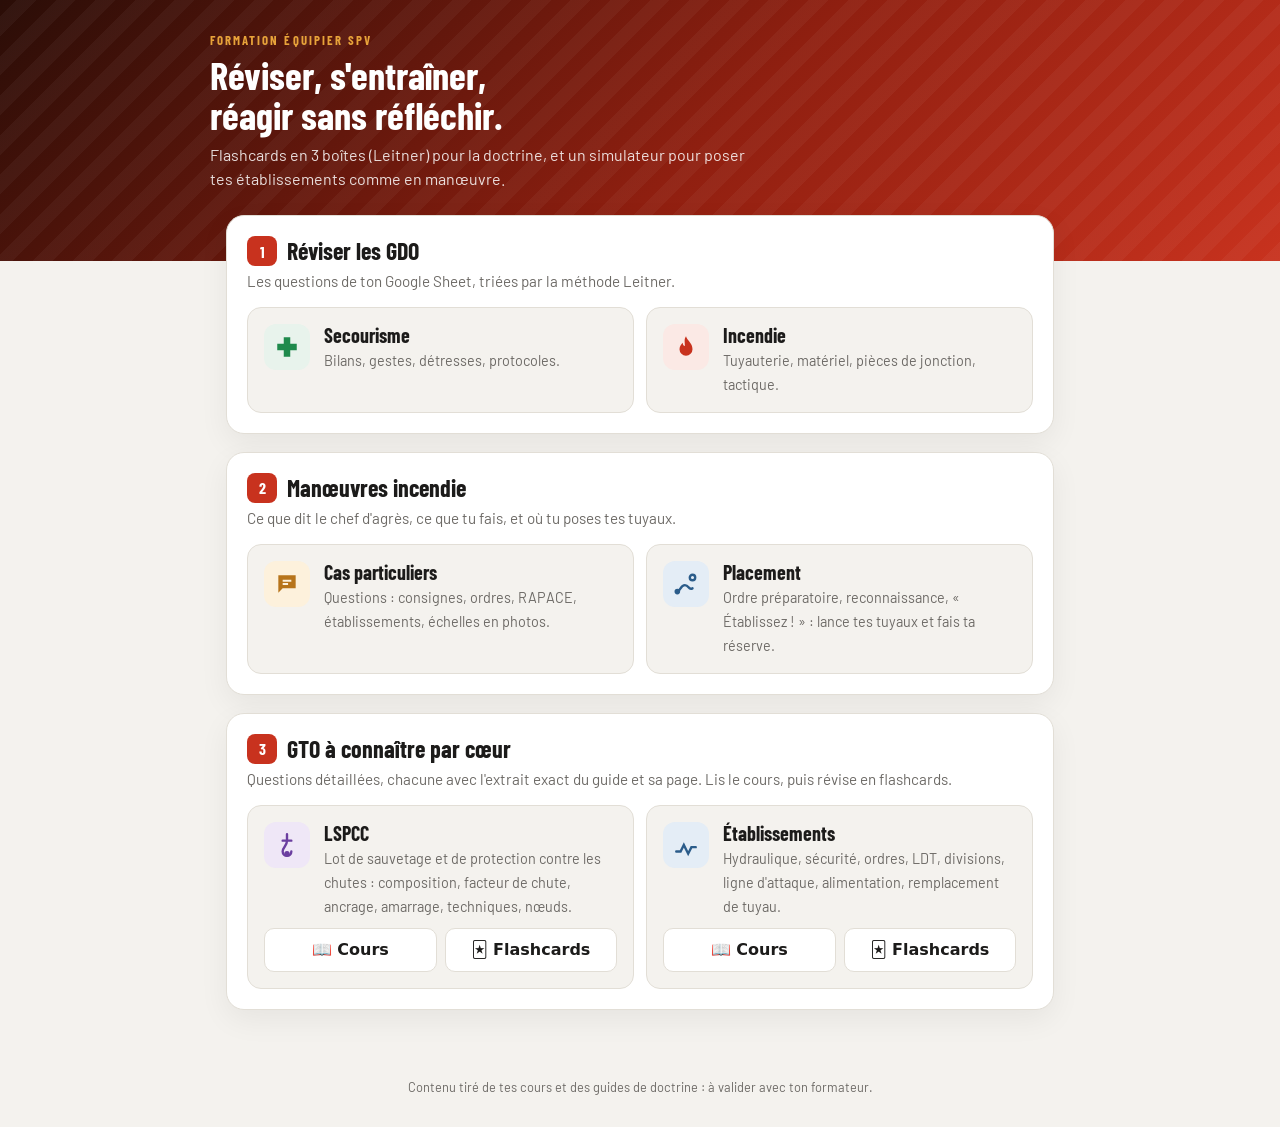
==== commit b466055c: "Add files via upload" ====
--- a/index.html
+++ b/index.html
@@ -34,6 +34,12 @@
   .ic svg { width: 26px; height: 26px; }
   .tile b { display: block; font: 700 1.25rem/1.1 "Barlow Condensed", sans-serif; margin-bottom: 2px; }
   .tile span { font-size: .9rem; color: var(--muted); }
+  div.tile { display: flex; border: 1px solid var(--line); border-radius: 14px; padding: 16px; background: var(--bg); }
+  div.tile b { display: block; font: 700 1.25rem/1.1 "Barlow Condensed", sans-serif; margin-bottom: 2px; }
+  div.tile span { font-size: .9rem; color: var(--muted); }
+  .dual { display: grid; grid-template-columns: 1fr 1fr; gap: 8px; }
+  .dual a { text-align: center; text-decoration: none; font-weight: 600; padding: 9px; border-radius: 10px; border: 1px solid var(--line); background: var(--card); color: var(--text); }
+  .dual a:hover, .dual a:focus-visible { border-color: var(--red); color: var(--red); outline: none; }
   footer { text-align: center; color: var(--muted); font-size: .8rem; padding: 10px 16px 30px; }
 </style>
 </head>
@@ -72,6 +78,26 @@
       </a>
     </div>
   </section>
+  <section>
+    <h2><span class="num">3</span>GTO à connaître par cœur</h2>
+    <p>Questions détaillées, chacune avec l'extrait exact du guide et sa page. Lis le cours, puis révise en flashcards.</p>
+    <div class="grid">
+      <div class="tile" style="flex-direction:column;gap:10px">
+        <div style="display:flex;gap:14px;align-items:flex-start">
+          <div class="ic" style="background:#efe7f7;color:#6b3fa0"><svg viewBox="0 0 24 24" fill="none" stroke="currentColor" stroke-width="2.2" stroke-linecap="round"><path d="M12 2v6M8 8h8M12 8c0 5-4 6-4 10a4 4 0 0 0 8 0"/><circle cx="12" cy="20" r="1.4" fill="currentColor"/></svg></div>
+          <div><b>LSPCC</b><span>Lot de sauvetage et de protection contre les chutes : composition, facteur de chute, ancrage, amarrage, techniques, nœuds.</span></div>
+        </div>
+        <div class="dual"><a href="cours.html?doc=lspcc">📖 Cours</a><a href="revision.html?cat=lspcc">🃏 Flashcards</a></div>
+      </div>
+      <div class="tile" style="flex-direction:column;gap:10px">
+        <div style="display:flex;gap:14px;align-items:flex-start">
+          <div class="ic" style="background:#e4edf6;color:#2b5c8a"><svg viewBox="0 0 24 24" fill="none" stroke="currentColor" stroke-width="2.2" stroke-linecap="round"><path d="M3 18h4l3-6 4 8 3-6h4"/></svg></div>
+          <div><b>Établissements</b><span>Hydraulique, sécurité, ordres, LDT, divisions, ligne d'attaque, alimentation, remplacement de tuyau.</span></div>
+        </div>
+        <div class="dual"><a href="cours.html?doc=etab">📖 Cours</a><a href="revision.html?cat=etab">🃏 Flashcards</a></div>
+      </div>
+    </div>
+  </section>
 </main>
 <footer>Contenu tiré de tes cours et des guides de doctrine : à valider avec ton formateur.</footer>
 </body>
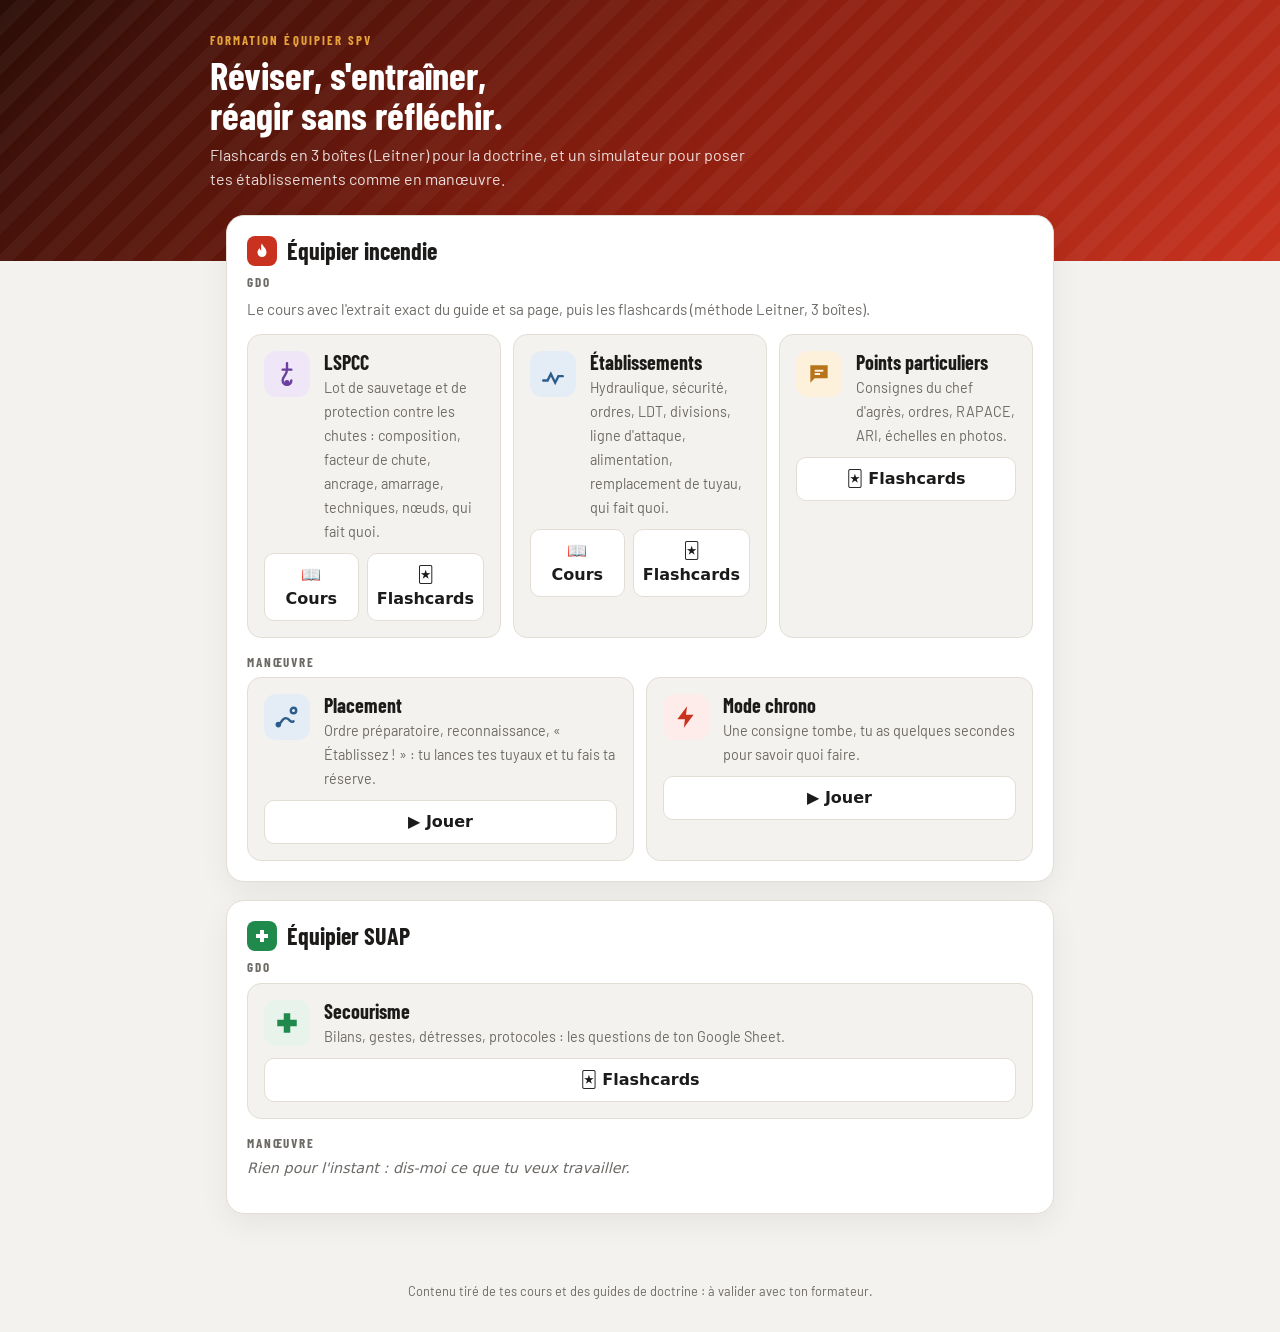
==== commit 15f1814f: "Add files via upload" ====
--- a/index.html
+++ b/index.html
@@ -40,6 +40,10 @@
   .dual { display: grid; grid-template-columns: 1fr 1fr; gap: 8px; }
   .dual a { text-align: center; text-decoration: none; font-weight: 600; padding: 9px; border-radius: 10px; border: 1px solid var(--line); background: var(--card); color: var(--text); }
   .dual a:hover, .dual a:focus-visible { border-color: var(--red); color: var(--red); outline: none; }
+  section h3.sub { font: 700 .82rem/1 "Barlow Condensed", sans-serif; letter-spacing: .14em; text-transform: uppercase; color: var(--muted); margin: 18px 0 8px; }
+  section h2 + h3.sub { margin-top: 10px; }
+  section h2 .num svg { display: block; }
+  .soon { font-size: .9rem; color: var(--muted); font-style: italic; }
   footer { text-align: center; color: var(--muted); font-size: .8rem; padding: 10px 16px 30px; }
 </style>
 </head>
@@ -51,52 +55,64 @@
 </div></header>
 <main>
   <section>
-    <h2><span class="num">1</span>Réviser les GDO</h2>
-    <p>Les questions de ton Google Sheet, triées par la méthode Leitner.</p>
-    <div class="grid">
-      <a class="tile" href="revision.html?cat=secourisme">
-        <div class="ic" style="background:#e8f3ec;color:#1f8a4c"><svg viewBox="0 0 24 24" fill="currentColor"><path d="M9 3h6v6h6v6h-6v6H9v-6H3V9h6z"/></svg></div>
-        <div><b>Secourisme</b><span>Bilans, gestes, détresses, protocoles.</span></div>
-      </a>
-      <a class="tile" href="revision.html?cat=incendie">
-        <div class="ic" style="background:#fbe9e5;color:#c8321e"><svg viewBox="0 0 24 24" fill="currentColor"><path d="M12 2c1 4 6 6 6 12a6 6 0 0 1-12 0c0-3 2-5 3-6 0 2 1 3 2 3 0-4-1-6 1-9z"/></svg></div>
-        <div><b>Incendie</b><span>Tuyauterie, matériel, pièces de jonction, tactique.</span></div>
-      </a>
-    </div>
-  </section>
-  <section>
-    <h2><span class="num">2</span>Manœuvres incendie</h2>
-    <p>Ce que dit le chef d'agrès, ce que tu fais, et où tu poses tes tuyaux.</p>
-    <div class="grid">
-      <a class="tile" href="revision.html?cat=manoeuvre">
-        <div class="ic" style="background:#fdf1dc;color:#b7741a"><svg viewBox="0 0 24 24" fill="currentColor"><path d="M4 4h16v12H8l-4 4zM8 8v2h8V8zm0 3v2h5v-2z"/></svg></div>
-        <div><b>Cas particuliers</b><span>Questions : consignes, ordres, RAPACE, établissements, échelles en photos.</span></div>
-      </a>
-      <a class="tile" href="placement.html">
-        <div class="ic" style="background:#e4edf6;color:#2b5c8a"><svg viewBox="0 0 24 24" fill="none" stroke="currentColor" stroke-width="2.2" stroke-linecap="round"><path d="M4 19c3-1 3-6 7-6s3 5 7 3"/><circle cx="18" cy="6" r="2.5"/><circle cx="4" cy="19" r="1.5" fill="currentColor"/></svg></div>
-        <div><b>Placement</b><span>Ordre préparatoire, reconnaissance, « Établissez ! » : lance tes tuyaux et fais ta réserve.</span></div>
-      </a>
-    </div>
-  </section>
-  <section>
-    <h2><span class="num">3</span>GTO à connaître par cœur</h2>
-    <p>Questions détaillées, chacune avec l'extrait exact du guide et sa page. Lis le cours, puis révise en flashcards.</p>
+    <h2><span class="num" style="background:#c8321e"><svg width="18" height="18" viewBox="0 0 24 24" fill="currentColor"><path d="M12 2c1 4 6 6 6 12a6 6 0 0 1-12 0c0-3 2-5 3-6 0 2 1 3 2 3 0-4-1-6 1-9z"/></svg></span>Équipier incendie</h2>
+    <h3 class="sub">GDO</h3>
+    <p>Le cours avec l'extrait exact du guide et sa page, puis les flashcards (méthode Leitner, 3 boîtes).</p>
     <div class="grid">
       <div class="tile" style="flex-direction:column;gap:10px">
         <div style="display:flex;gap:14px;align-items:flex-start">
           <div class="ic" style="background:#efe7f7;color:#6b3fa0"><svg viewBox="0 0 24 24" fill="none" stroke="currentColor" stroke-width="2.2" stroke-linecap="round"><path d="M12 2v6M8 8h8M12 8c0 5-4 6-4 10a4 4 0 0 0 8 0"/><circle cx="12" cy="20" r="1.4" fill="currentColor"/></svg></div>
-          <div><b>LSPCC</b><span>Lot de sauvetage et de protection contre les chutes : composition, facteur de chute, ancrage, amarrage, techniques, nœuds.</span></div>
+          <div><b>LSPCC</b><span>Lot de sauvetage et de protection contre les chutes : composition, facteur de chute, ancrage, amarrage, techniques, nœuds, qui fait quoi.</span></div>
         </div>
         <div class="dual"><a href="cours.html?doc=lspcc">📖 Cours</a><a href="revision.html?cat=lspcc">🃏 Flashcards</a></div>
       </div>
       <div class="tile" style="flex-direction:column;gap:10px">
         <div style="display:flex;gap:14px;align-items:flex-start">
           <div class="ic" style="background:#e4edf6;color:#2b5c8a"><svg viewBox="0 0 24 24" fill="none" stroke="currentColor" stroke-width="2.2" stroke-linecap="round"><path d="M3 18h4l3-6 4 8 3-6h4"/></svg></div>
-          <div><b>Établissements</b><span>Hydraulique, sécurité, ordres, LDT, divisions, ligne d'attaque, alimentation, remplacement de tuyau.</span></div>
+          <div><b>Établissements</b><span>Hydraulique, sécurité, ordres, LDT, divisions, ligne d'attaque, alimentation, remplacement de tuyau, qui fait quoi.</span></div>
         </div>
         <div class="dual"><a href="cours.html?doc=etab">📖 Cours</a><a href="revision.html?cat=etab">🃏 Flashcards</a></div>
       </div>
+      <div class="tile" style="flex-direction:column;gap:10px">
+        <div style="display:flex;gap:14px;align-items:flex-start">
+          <div class="ic" style="background:#fdf1dc;color:#b7741a"><svg viewBox="0 0 24 24" fill="currentColor"><path d="M4 4h16v12H8l-4 4zM8 8v2h8V8zm0 3v2h5v-2z"/></svg></div>
+          <div><b>Points particuliers</b><span>Consignes du chef d'agrès, ordres, RAPACE, ARI, échelles en photos.</span></div>
+        </div>
+        <div class="dual" style="grid-template-columns:1fr"><a href="revision.html?cat=manoeuvre">🃏 Flashcards</a></div>
+      </div>
     </div>
+    <h3 class="sub">Manœuvre</h3>
+    <div class="grid">
+      <div class="tile" style="flex-direction:column;gap:10px">
+        <div style="display:flex;gap:14px;align-items:flex-start">
+          <div class="ic" style="background:#e4edf6;color:#2b5c8a"><svg viewBox="0 0 24 24" fill="none" stroke="currentColor" stroke-width="2.2" stroke-linecap="round"><path d="M4 19c3-1 3-6 7-6s3 5 7 3"/><circle cx="18" cy="6" r="2.5"/><circle cx="4" cy="19" r="1.5" fill="currentColor"/></svg></div>
+          <div><b>Placement</b><span>Ordre préparatoire, reconnaissance, « Établissez ! » : tu lances tes tuyaux et tu fais ta réserve.</span></div>
+        </div>
+        <div class="dual" style="grid-template-columns:1fr"><a href="placement.html">▶ Jouer</a></div>
+      </div>
+      <div class="tile" style="flex-direction:column;gap:10px">
+        <div style="display:flex;gap:14px;align-items:flex-start">
+          <div class="ic" style="background:#fdecea;color:#c8321e"><svg viewBox="0 0 24 24" fill="currentColor"><path d="M13 2 4 14h7l-1 8 9-12h-7z"/></svg></div>
+          <div><b>Mode chrono</b><span>Une consigne tombe, tu as quelques secondes pour savoir quoi faire.</span></div>
+        </div>
+        <div class="dual" style="grid-template-columns:1fr"><a href="eclair.html">▶ Jouer</a></div>
+      </div>
+    </div>
+  </section>
+  <section>
+    <h2><span class="num" style="background:#1f8a4c"><svg width="16" height="16" viewBox="0 0 24 24" fill="currentColor"><path d="M9 3h6v6h6v6h-6v6H9v-6H3V9h6z"/></svg></span>Équipier SUAP</h2>
+    <h3 class="sub">GDO</h3>
+    <div class="grid">
+      <div class="tile" style="flex-direction:column;gap:10px">
+        <div style="display:flex;gap:14px;align-items:flex-start">
+          <div class="ic" style="background:#e8f3ec;color:#1f8a4c"><svg viewBox="0 0 24 24" fill="currentColor"><path d="M9 3h6v6h6v6h-6v6H9v-6H3V9h6z"/></svg></div>
+          <div><b>Secourisme</b><span>Bilans, gestes, détresses, protocoles : les questions de ton Google Sheet.</span></div>
+        </div>
+        <div class="dual" style="grid-template-columns:1fr"><a href="revision.html?cat=secourisme">🃏 Flashcards</a></div>
+      </div>
+    </div>
+    <h3 class="sub">Manœuvre</h3>
+    <p class="soon">Rien pour l'instant : dis-moi ce que tu veux travailler.</p>
   </section>
 </main>
 <footer>Contenu tiré de tes cours et des guides de doctrine : à valider avec ton formateur.</footer>
